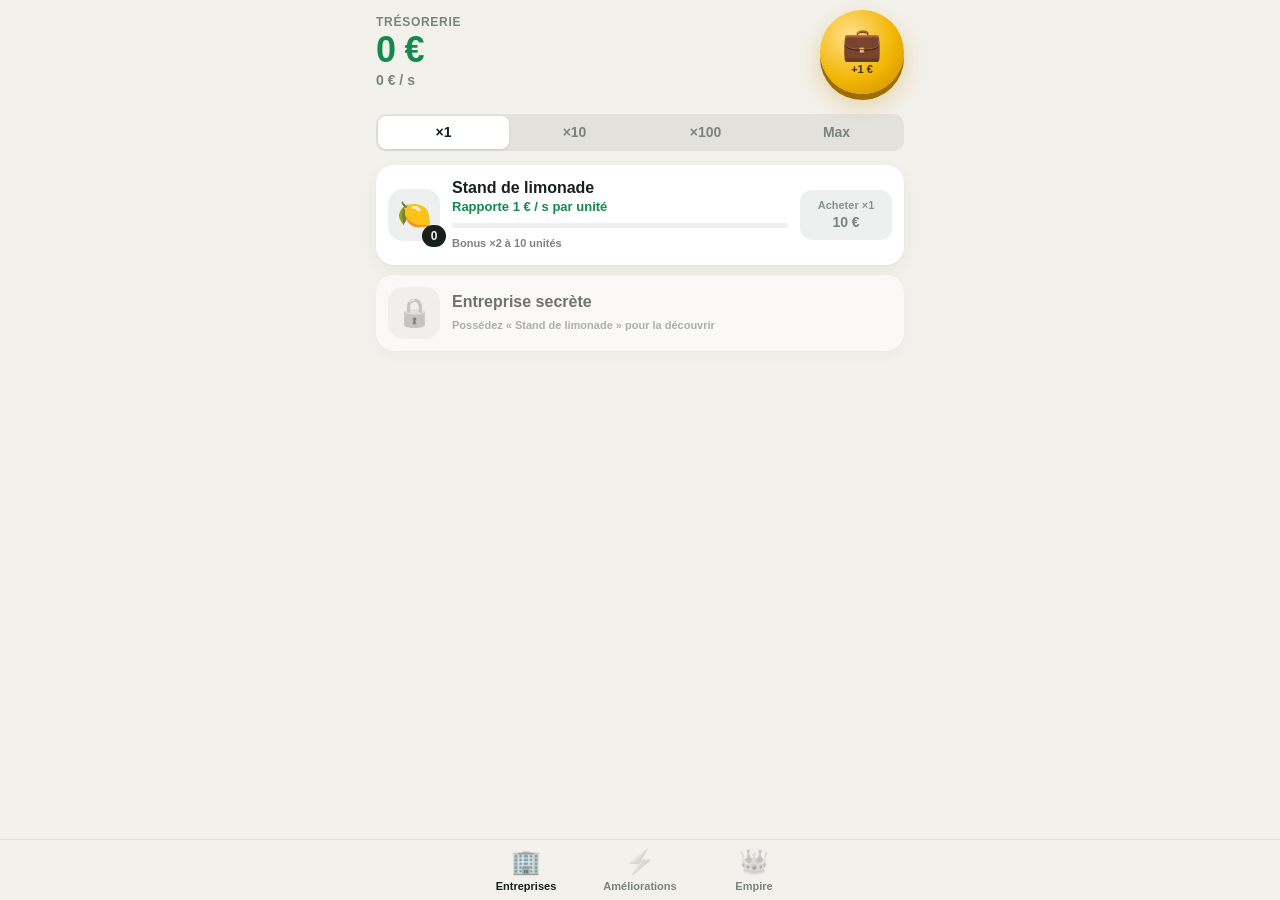
==== empire/index.html @ 1ed48e6a "Ajouter le jeu « Mon Empire » (jeu de gestion idle, argent fictif) Jeu installable sur iPhone dans e" ====
<!doctype html>
<html lang="fr">
<head>
  <meta charset="utf-8">
  <meta name="viewport" content="width=device-width, initial-scale=1, viewport-fit=cover">
  <title>Mon Empire</title>
  <meta name="description" content="Bâtissez un empire d'entreprises qui rapportent de l'argent, même quand l'app est fermée.">
  <meta name="theme-color" content="#0E1A14">

  <meta name="apple-mobile-web-app-capable" content="yes">
  <meta name="mobile-web-app-capable" content="yes">
  <meta name="apple-mobile-web-app-title" content="Mon Empire">
  <meta name="apple-mobile-web-app-status-bar-style" content="black-translucent">
  <link rel="apple-touch-icon" href="icons/icon-180.png">
  <link rel="icon" type="image/png" sizes="192x192" href="icons/icon-192.png">
  <link rel="manifest" href="manifest.webmanifest">

  <link rel="stylesheet" href="style.css">
</head>
<body>
  <header class="hud">
    <div class="hud-text">
      <p class="label">Trésorerie</p>
      <p id="money" class="money">0 €</p>
      <p id="rate" class="rate">0 € / s</p>
    </div>
    <button id="work" class="work" aria-label="Travailler pour gagner de l'argent">
      <span class="work-emoji" aria-hidden="true">💼</span>
      <span id="tapval" class="tapval">+1 €</span>
    </button>
  </header>

  <main id="view"></main>

  <nav class="tabbar" aria-label="Navigation">
    <button class="tab" data-tab="biz" aria-current="page"><span class="ti" aria-hidden="true">🏢</span><span>Entreprises</span></button>
    <button class="tab" data-tab="up"><span class="ti" aria-hidden="true">⚡</span><span>Améliorations</span><b class="badge" id="badge-up" hidden></b></button>
    <button class="tab" data-tab="empire"><span class="ti" aria-hidden="true">👑</span><span>Empire</span></button>
  </nav>

  <div id="modal" class="modal" hidden>
    <div class="modal-card" role="dialog" aria-modal="true" aria-labelledby="modal-title">
      <div class="modal-emoji" id="modal-emoji">💰</div>
      <h2 id="modal-title"></h2>
      <p id="modal-text"></p>
      <button class="primary" id="modal-ok">Encaisser</button>
    </div>
  </div>

  <div id="toast" class="toast" role="status"></div>
  <div id="fx" aria-hidden="true"></div>

  <script src="game.js"></script>
</body>
</html>
---- empire/style.css ----
:root {
  --bg: #F3F1EC;
  --card: #FFFFFF;
  --text: #17201B;
  --muted: #7A847E;
  --line: rgba(23, 32, 27, .08);
  --faint: rgba(23, 32, 27, .07);
  --green: #138A4B;
  --green-ink: #FFFFFF;
  --gold: #B88600;
  --money: #138A4B;
  --hud: rgba(243, 241, 236, .86);
  --shadow: 0 1px 2px rgba(0, 0, 0, .04), 0 6px 20px rgba(0, 0, 0, .05);
  color-scheme: light dark;
}
@media (prefers-color-scheme: dark) {
  :root {
    --bg: #0B1410;
    --card: #15211B;
    --text: #EEF3EF;
    --muted: #8A9A90;
    --line: rgba(255, 255, 255, .07);
    --faint: rgba(255, 255, 255, .08);
    --green: #22C06B;
    --green-ink: #06140C;
    --gold: #F2C14E;
    --money: #F2C14E;
    --hud: rgba(11, 20, 16, .86);
    --shadow: none;
  }
}

* { box-sizing: border-box; -webkit-tap-highlight-color: transparent; }
html, body {
  margin: 0; background: var(--bg); color: var(--text);
  font: 16px/1.35 -apple-system, BlinkMacSystemFont, "SF Pro Text", "Segoe UI", Roboto, sans-serif;
  -webkit-text-size-adjust: 100%;
}
body { min-height: 100dvh; overscroll-behavior-y: none; -webkit-user-select: none; user-select: none; }
button { font: inherit; color: inherit; background: none; border: 0; padding: 0; cursor: pointer; touch-action: manipulation; }

/* ---------- Tableau de bord (fixe en haut) ---------- */
.hud {
  position: sticky; top: 0; z-index: 10;
  display: flex; align-items: center; justify-content: space-between; gap: 12px;
  max-width: 560px; margin: 0 auto;
  padding: calc(env(safe-area-inset-top) + 10px) 16px 12px;
  background: var(--hud);
  -webkit-backdrop-filter: saturate(180%) blur(20px);
  backdrop-filter: saturate(180%) blur(20px);
}
.hud-text { min-width: 0; }
.label { margin: 0; font-size: 12px; font-weight: 700; color: var(--muted); text-transform: uppercase; letter-spacing: .06em; }
.money {
  margin: 0; font-size: 36px; font-weight: 800; letter-spacing: -.02em; line-height: 1.1;
  color: var(--money); font-variant-numeric: tabular-nums; white-space: nowrap;
}
.rate { margin: 2px 0 0; font-size: 14px; font-weight: 600; color: var(--muted); font-variant-numeric: tabular-nums; }

.work {
  flex: none; width: 84px; height: 84px; border-radius: 50%;
  background: radial-gradient(circle at 35% 30%, #FFE08A, #F2B705 55%, #C98A00);
  box-shadow: 0 6px 0 #A06E00, 0 10px 24px rgba(201, 138, 0, .35);
  display: flex; flex-direction: column; align-items: center; justify-content: center;
  transition: transform .06s, box-shadow .06s;
}
.work:active { transform: translateY(5px); box-shadow: 0 1px 0 #A06E00, 0 4px 10px rgba(201, 138, 0, .3); }
.work-emoji { font-size: 32px; line-height: 1; }
.tapval { font-size: 11px; font-weight: 800; color: #4A3300; margin-top: 2px; max-width: 76px; overflow: hidden; text-overflow: ellipsis; white-space: nowrap; }

/* ---------- Contenu ---------- */
#view {
  max-width: 560px; margin: 0 auto;
  padding: 4px 16px calc(env(safe-area-inset-bottom) + 96px);
}

.seg {
  display: grid; grid-template-columns: repeat(4, 1fr);
  background: var(--faint); border-radius: 10px; padding: 2px; margin: 4px 0 14px;
}
.seg button { padding: 7px 0; border-radius: 8px; font-size: 14px; font-weight: 600; color: var(--muted); }
.seg button[aria-pressed="true"] { background: var(--card); color: var(--text); box-shadow: 0 1px 3px rgba(0, 0, 0, .12); }

.list { list-style: none; margin: 0; padding: 0; display: grid; gap: 10px; }

.biz {
  display: grid; grid-template-columns: auto 1fr auto; align-items: center; gap: 12px;
  background: var(--card); border-radius: 18px; padding: 12px; box-shadow: var(--shadow);
}
.biz-icon {
  position: relative; width: 52px; height: 52px; border-radius: 15px;
  display: grid; place-items: center; font-size: 28px; background: var(--faint);
}
.count {
  position: absolute; right: -6px; bottom: -6px;
  min-width: 24px; height: 22px; padding: 0 6px; border-radius: 11px;
  background: var(--text); color: var(--bg);
  font-size: 12px; font-weight: 800; display: grid; place-items: center;
  font-variant-numeric: tabular-nums;
}
.biz-body { min-width: 0; }
.biz-name { display: block; font-weight: 700; white-space: nowrap; overflow: hidden; text-overflow: ellipsis; }
.biz-inc { display: block; font-size: 13px; font-weight: 600; color: var(--green); font-variant-numeric: tabular-nums; }
.ms { height: 5px; border-radius: 3px; background: var(--faint); margin: 7px 0 3px; overflow: hidden; }
.ms i { display: block; height: 100%; background: var(--gold); border-radius: 3px; transition: width .3s; }
.ms-label { font-size: 11px; color: var(--muted); font-weight: 600; }

.buy {
  min-width: 92px; padding: 8px 10px; border-radius: 12px;
  background: var(--green); color: var(--green-ink);
  display: flex; flex-direction: column; align-items: center;
  transition: opacity .15s, transform .08s;
}
.buy small { font-size: 11px; font-weight: 700; opacity: .85; }
.buy b { font-size: 14px; font-variant-numeric: tabular-nums; white-space: nowrap; }
.buy:active { transform: scale(.95); }
.buy.poor { background: var(--faint); color: var(--muted); }
.buy.poor:active { transform: none; }

.biz.locked { opacity: .6; grid-template-columns: auto 1fr; }
.biz.locked .biz-icon { filter: grayscale(1); }

/* ---------- Améliorations ---------- */
.section-title { margin: 22px 4px 8px; font-size: 13px; font-weight: 700; color: var(--muted); text-transform: uppercase; letter-spacing: .04em; }
.section-title:first-child { margin-top: 8px; }
.up { grid-template-columns: auto 1fr auto; }
.up .biz-icon { font-size: 24px; width: 46px; height: 46px; border-radius: 13px; }
.up .biz-name { white-space: normal; }
.up-desc { display: block; font-size: 13px; color: var(--muted); }
.empty { text-align: center; color: var(--muted); padding: 30px 20px; }
.empty .big { font-size: 44px; }
.owned-ups { display: flex; flex-wrap: wrap; gap: 6px; }
.owned-ups span { background: var(--card); border-radius: 10px; padding: 6px 8px; font-size: 20px; box-shadow: var(--shadow); }

/* ---------- Empire ---------- */
.hero {
  background: linear-gradient(135deg, #1B5E3B, #0E3B25); color: #fff;
  border-radius: 20px; padding: 18px; margin-top: 8px;
}
.hero h2 { margin: 0 0 4px; font-size: 20px; }
.hero p { margin: 0; color: rgba(255, 255, 255, .78); font-size: 14px; }
.hero .big-num { font-size: 34px; font-weight: 800; color: #F2C14E; margin: 10px 0 2px; font-variant-numeric: tabular-nums; }
.hero .primary { margin-top: 14px; width: 100%; }

.group { background: var(--card); border-radius: 16px; overflow: hidden; box-shadow: var(--shadow); }
.row { display: flex; width: 100%; justify-content: space-between; align-items: center; gap: 12px; padding: 13px 16px; text-align: left; }
.row + .row { border-top: 1px solid var(--line); }
.row b { font-variant-numeric: tabular-nums; text-align: right; }
button.row:active { background: var(--faint); }
.row.accent { color: var(--green); font-weight: 600; }
.row.danger { color: #E5484D; font-weight: 600; }
.legend { display: grid; grid-template-columns: repeat(2, 1fr); gap: 6px 16px; padding: 14px 16px; font-size: 14px; }
.legend b { display: inline-block; min-width: 30px; color: var(--money); }
.footnote { text-align: center; color: var(--muted); font-size: 12px; margin-top: 18px; }

.primary {
  background: #F2B705; color: #3A2800; font-weight: 800;
  padding: 14px 18px; border-radius: 14px; font-size: 16px;
}
.primary:disabled { background: rgba(255, 255, 255, .15); color: rgba(255, 255, 255, .5); }

/* ---------- Barre d'onglets ---------- */
.tabbar {
  position: fixed; left: 0; right: 0; bottom: 0; z-index: 10;
  display: flex; justify-content: center; gap: 18px;
  padding: 6px 12px calc(env(safe-area-inset-bottom) + 6px);
  background: var(--hud);
  -webkit-backdrop-filter: saturate(180%) blur(20px);
  backdrop-filter: saturate(180%) blur(20px);
  border-top: .5px solid var(--line);
}
.tab {
  position: relative; display: flex; flex-direction: column; align-items: center; gap: 1px;
  min-width: 96px; font-size: 11px; font-weight: 700; color: var(--muted);
}
.tab .ti { font-size: 24px; filter: grayscale(1); opacity: .6; transition: filter .2s, opacity .2s; }
.tab[aria-current="page"] { color: var(--text); }
.tab[aria-current="page"] .ti { filter: none; opacity: 1; }
.badge {
  position: absolute; top: -2px; left: 56%;
  min-width: 18px; height: 18px; padding: 0 5px; border-radius: 9px;
  background: #E5484D; color: #fff; font-size: 11px; font-weight: 800;
  display: grid; place-items: center;
}
.badge[hidden] { display: none; }

/* ---------- Modale, notification, effets ---------- */
.modal {
  position: fixed; inset: 0; z-index: 30;
  display: grid; place-items: center; padding: 24px;
  background: rgba(0, 0, 0, .45);
  animation: fade .25s;
}
.modal[hidden] { display: none; }
.modal-card {
  width: 100%; max-width: 340px; text-align: center;
  background: var(--card); border-radius: 24px; padding: 24px 20px 20px;
  animation: zoom .35s cubic-bezier(.3, 1.5, .5, 1);
}
.modal-emoji { font-size: 56px; }
.modal-card h2 { margin: 6px 0 6px; font-size: 22px; }
.modal-card p { margin: 0 0 18px; color: var(--muted); }
.modal-card p b { color: var(--money); font-size: 22px; display: block; margin-top: 6px; }
.modal-card .primary { width: 100%; }
@keyframes fade { from { opacity: 0; } }
@keyframes zoom { from { transform: scale(.85); opacity: 0; } }

.toast {
  position: fixed; left: 50%; z-index: 40;
  bottom: calc(env(safe-area-inset-bottom) + 76px);
  transform: translate(-50%, 16px); opacity: 0; pointer-events: none;
  background: var(--text); color: var(--bg);
  padding: 11px 18px; border-radius: 999px; max-width: calc(100% - 32px);
  font-weight: 700; font-size: 14px; text-align: center;
  box-shadow: 0 8px 30px rgba(0, 0, 0, .25);
  transition: transform .35s cubic-bezier(.2, .9, .25, 1), opacity .25s;
}
.toast.show { transform: translate(-50%, 0); opacity: 1; }

#fx { position: fixed; inset: 0; pointer-events: none; z-index: 50; overflow: hidden; }
.float {
  position: absolute; transform: translate(-50%, -50%);
  font-weight: 800; font-size: 18px; color: var(--money);
  text-shadow: 0 1px 2px rgba(0, 0, 0, .25);
  animation: floatUp .9s ease-out forwards;
  white-space: nowrap;
}
@keyframes floatUp {
  to { transform: translate(-50%, -140%) translateY(-50px); opacity: 0; }
}

@media (prefers-reduced-motion: reduce) {
  *, *::before, *::after { animation: none !important; transition: none !important; }
}
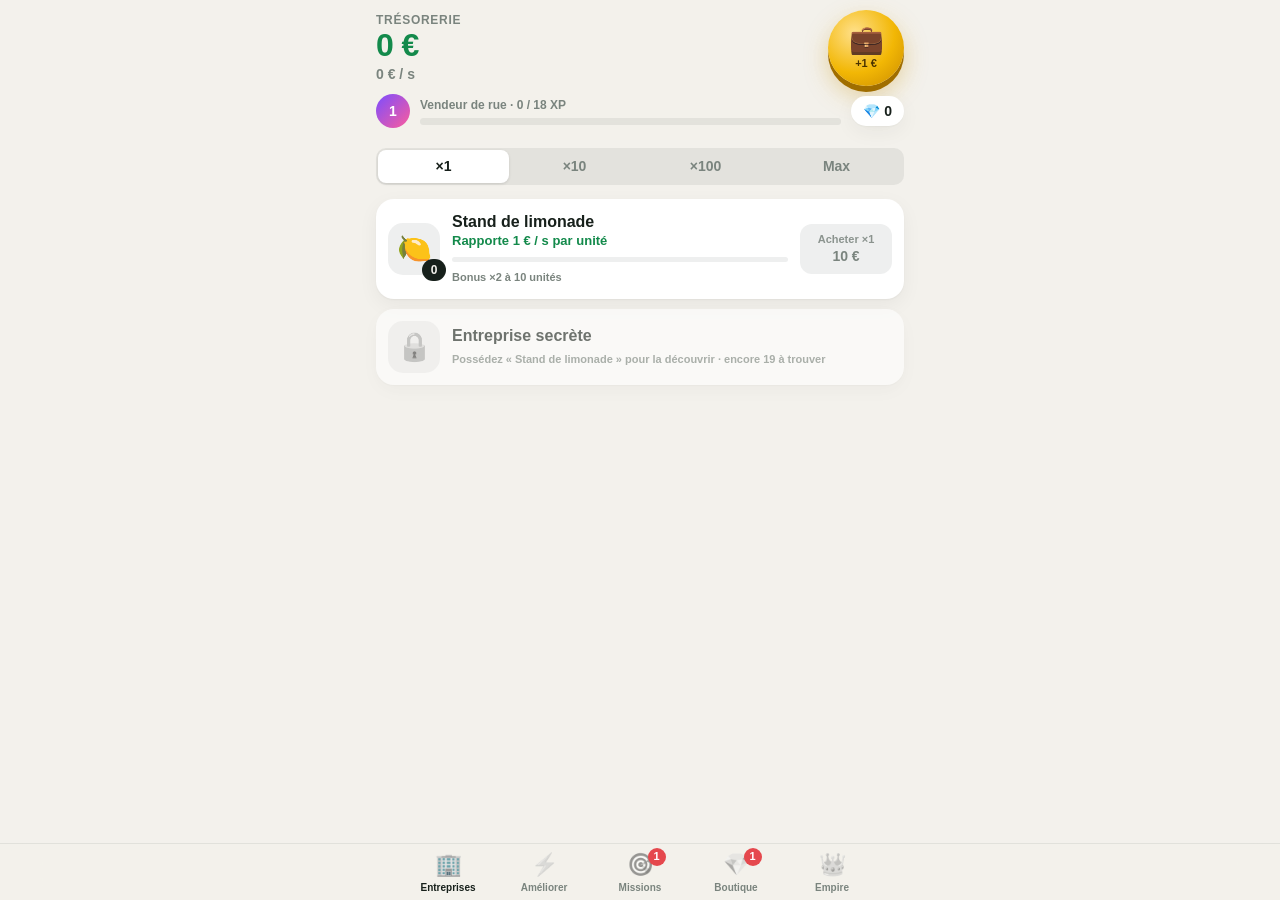
==== commit 6ca0b331: "Mon Empire : niveaux, missions, trophées, surprises, roue et boutique - 20 entreprises (au lieu de 1" ====
--- a/empire/index.html
+++ b/empire/index.html
@@ -19,24 +19,41 @@
 </head>
 <body>
   <header class="hud">
-    <div class="hud-text">
-      <p class="label">Trésorerie</p>
-      <p id="money" class="money">0 €</p>
-      <p id="rate" class="rate">0 € / s</p>
+    <div class="hud-main">
+      <div class="hud-text">
+        <p class="label">Trésorerie</p>
+        <p id="money" class="money">0 €</p>
+        <p id="rate" class="rate">0 € / s</p>
+      </div>
+      <button id="work" class="work" aria-label="Travailler pour gagner de l'argent">
+        <span class="work-emoji" aria-hidden="true">💼</span>
+        <span id="tapval" class="tapval">+1 €</span>
+      </button>
     </div>
-    <button id="work" class="work" aria-label="Travailler pour gagner de l'argent">
-      <span class="work-emoji" aria-hidden="true">💼</span>
-      <span id="tapval" class="tapval">+1 €</span>
-    </button>
+    <div class="hud-bar">
+      <button id="lvl" class="lvl" aria-label="Votre niveau">
+        <span id="lvl-num" class="lvl-num">1</span>
+        <span class="lvl-info">
+          <span id="lvl-title" class="lvl-title"></span>
+          <span class="xp"><i id="xp-bar"></i></span>
+        </span>
+      </button>
+      <span id="gems" class="gems">💎 0</span>
+    </div>
+    <div id="boosts" class="boosts"></div>
   </header>
 
   <main id="view"></main>
 
   <nav class="tabbar" aria-label="Navigation">
     <button class="tab" data-tab="biz" aria-current="page"><span class="ti" aria-hidden="true">🏢</span><span>Entreprises</span></button>
-    <button class="tab" data-tab="up"><span class="ti" aria-hidden="true">⚡</span><span>Améliorations</span><b class="badge" id="badge-up" hidden></b></button>
+    <button class="tab" data-tab="up"><span class="ti" aria-hidden="true">⚡</span><span>Améliorer</span><b class="badge" id="badge-up" hidden></b></button>
+    <button class="tab" data-tab="missions"><span class="ti" aria-hidden="true">🎯</span><span>Missions</span><b class="badge" id="badge-missions" hidden></b></button>
+    <button class="tab" data-tab="shop"><span class="ti" aria-hidden="true">💎</span><span>Boutique</span><b class="badge" id="badge-shop" hidden></b></button>
     <button class="tab" data-tab="empire"><span class="ti" aria-hidden="true">👑</span><span>Empire</span></button>
   </nav>
+
+  <button id="event" class="event" hidden aria-label="Attraper la surprise"><span id="event-emoji">🎁</span></button>
 
   <div id="modal" class="modal" hidden>
     <div class="modal-card" role="dialog" aria-modal="true" aria-labelledby="modal-title">
--- a/empire/style.css
+++ b/empire/style.css
@@ -232,3 +232,119 @@
 @media (prefers-reduced-motion: reduce) {
   *, *::before, *::after { animation: none !important; transition: none !important; }
 }
+
+/* =========================================================
+   Niveaux, diamants, boosts, missions, trophées, roue, boutique
+   ========================================================= */
+.hud { flex-direction: column; align-items: stretch; gap: 8px; }
+.hud-main { display: flex; align-items: center; justify-content: space-between; gap: 12px; }
+.money { font-size: 32px; }
+.work { width: 76px; height: 76px; }
+.work-emoji { font-size: 28px; }
+
+.hud-bar { display: flex; align-items: center; gap: 10px; }
+.lvl { flex: 1; min-width: 0; display: flex; align-items: center; gap: 10px; text-align: left; }
+.lvl-num {
+  flex: none; width: 34px; height: 34px; border-radius: 50%;
+  background: linear-gradient(135deg, #7B4DFF, #FC5C9C); color: #fff;
+  display: grid; place-items: center; font-weight: 800; font-size: 14px;
+}
+.lvl-info { flex: 1; min-width: 0; display: flex; flex-direction: column; }
+.lvl-title { font-size: 12px; font-weight: 700; color: var(--muted); white-space: nowrap; overflow: hidden; text-overflow: ellipsis; }
+.xp { display: block; height: 7px; border-radius: 4px; background: var(--faint); overflow: hidden; margin-top: 4px; }
+.xp i { display: block; height: 100%; width: 0; border-radius: 4px; background: linear-gradient(90deg, #7B4DFF, #FC5C9C); transition: width .3s; }
+.gems {
+  flex: none; background: var(--card); box-shadow: var(--shadow);
+  padding: 6px 12px; border-radius: 999px; font-weight: 800; font-size: 14px; font-variant-numeric: tabular-nums;
+}
+.boosts { display: flex; flex-wrap: wrap; gap: 6px; }
+.boosts:empty { display: none; }
+.chip {
+  background: linear-gradient(90deg, #7B4DFF, #FC5C9C); color: #fff;
+  font-size: 12px; font-weight: 800; padding: 4px 10px; border-radius: 999px;
+  font-variant-numeric: tabular-nums;
+}
+
+.tabbar { gap: 0; padding-left: 4px; padding-right: 4px; }
+.tab { flex: 1; min-width: 0; max-width: 96px; font-size: 10px; }
+.tab .ti { font-size: 22px; }
+.badge { left: 58%; }
+
+.lockbtn {
+  min-width: 92px; padding: 8px 10px; border-radius: 12px;
+  background: var(--faint); color: var(--muted);
+  display: flex; flex-direction: column; align-items: center; font-size: 18px;
+}
+.lockbtn small { font-size: 12px; font-weight: 700; }
+
+.biz-name.wrap { white-space: normal; }
+.rewards { display: block; margin-top: 4px; font-size: 12px; font-weight: 700; color: var(--gold); }
+.muted { color: var(--muted); }
+.mission .buy { min-width: 84px; }
+
+/* Cadeau du jour */
+.daily { background: linear-gradient(135deg, #7B4DFF, #FC5C9C); color: #fff; border-radius: 20px; padding: 16px; margin-top: 8px; }
+.daily-head { display: flex; gap: 12px; align-items: center; }
+.daily-head .e { font-size: 40px; }
+.daily-head b { display: block; font-size: 18px; }
+.daily-head small { opacity: .85; }
+.days { display: grid; grid-template-columns: repeat(7, 1fr); gap: 5px; margin: 14px 0; }
+.days span { background: rgba(255, 255, 255, .18); border-radius: 10px; padding: 6px 0; font-size: 11px; font-weight: 800; text-align: center; line-height: 1.35; }
+.days span.done { background: rgba(255, 255, 255, .92); color: #5B2BC4; }
+.days span.now { box-shadow: inset 0 0 0 2px #fff; animation: pulse 1.2s ease-in-out infinite alternate; }
+@keyframes pulse { to { transform: scale(1.08); } }
+.daily .primary { width: 100%; }
+.daily .primary:disabled { background: rgba(255, 255, 255, .22); color: rgba(255, 255, 255, .9); }
+
+/* Trophées */
+.ach-grid {
+  display: grid; grid-template-columns: repeat(auto-fill, minmax(40px, 1fr)); gap: 6px;
+  background: var(--card); border-radius: 16px; padding: 10px; box-shadow: var(--shadow);
+}
+.ach-grid button { aspect-ratio: 1; border-radius: 10px; background: var(--faint); font-size: 20px; filter: grayscale(1); opacity: .3; }
+.ach-grid button.on { filter: none; opacity: 1; background: color-mix(in srgb, var(--gold) 22%, transparent); }
+
+/* Roue de la fortune */
+.wheel-card { background: var(--card); border-radius: 20px; padding: 18px 16px; text-align: center; box-shadow: var(--shadow); margin-top: 8px; }
+.wheel-card h2 { margin: 0 0 2px; font-size: 20px; }
+.wheel-card p { margin: 0; font-size: 14px; }
+.wheel-wrap { position: relative; width: 250px; height: 250px; margin: 22px auto 18px; }
+.wheel {
+  position: absolute; inset: 0; border-radius: 50%;
+  box-shadow: 0 0 0 6px #F2B705, 0 0 0 10px #A06E00, 0 12px 30px rgba(0, 0, 0, .3);
+}
+.wheel span {
+  position: absolute; left: 50%; top: 50%; width: 40px; height: 40px; margin: -20px 0 0 -20px;
+  display: grid; place-items: center; font-size: 26px;
+  transform: rotate(var(--a)) translateY(-86px);
+}
+.pointer {
+  position: absolute; left: 50%; top: -18px; z-index: 2; transform: translateX(-50%);
+  width: 0; height: 0; border-left: 16px solid transparent; border-right: 16px solid transparent;
+  border-top: 28px solid #E5484D; filter: drop-shadow(0 2px 2px rgba(0, 0, 0, .35));
+}
+.hub {
+  position: absolute; left: 50%; top: 50%; width: 58px; height: 58px; margin: -29px 0 0 -29px;
+  border-radius: 50%; background: radial-gradient(circle at 35% 30%, #FFE08A, #F2B705 60%, #C98A00);
+  box-shadow: 0 3px 10px rgba(0, 0, 0, .3); display: grid; place-items: center; font-size: 26px;
+}
+.wheel-card .primary { width: 100%; }
+.wheel-card .primary:disabled { background: var(--faint); color: var(--muted); }
+.buy.gem { background: linear-gradient(135deg, #7B4DFF, #FC5C9C); color: #fff; }
+.buy.gem.poor { background: var(--faint); color: var(--muted); }
+.eternal { box-shadow: 0 0 0 2px #F2B705, var(--shadow); }
+
+/* Surprise qui traverse l'écran */
+.event {
+  position: fixed; left: 0; z-index: 25; width: 66px; height: 66px; border-radius: 50%;
+  display: grid; place-items: center; font-size: 36px;
+  background: radial-gradient(circle at 35% 30%, #fff, #FFE9A3);
+  box-shadow: 0 0 0 4px rgba(242, 183, 5, .55), 0 0 30px rgba(242, 183, 5, .6), 0 8px 24px rgba(0, 0, 0, .25);
+}
+.event[hidden] { display: none; }
+.event.go { animation: drift 11s linear forwards; }
+.event span { display: block; animation: bob .8s ease-in-out infinite alternate; }
+@keyframes drift { from { transform: translateX(-80px); } to { transform: translateX(calc(100vw + 80px)); } }
+@keyframes bob { from { transform: translateY(-6px) rotate(-10deg); } to { transform: translateY(6px) rotate(10deg); } }
+
+.modal-card p strong { color: var(--text); }
